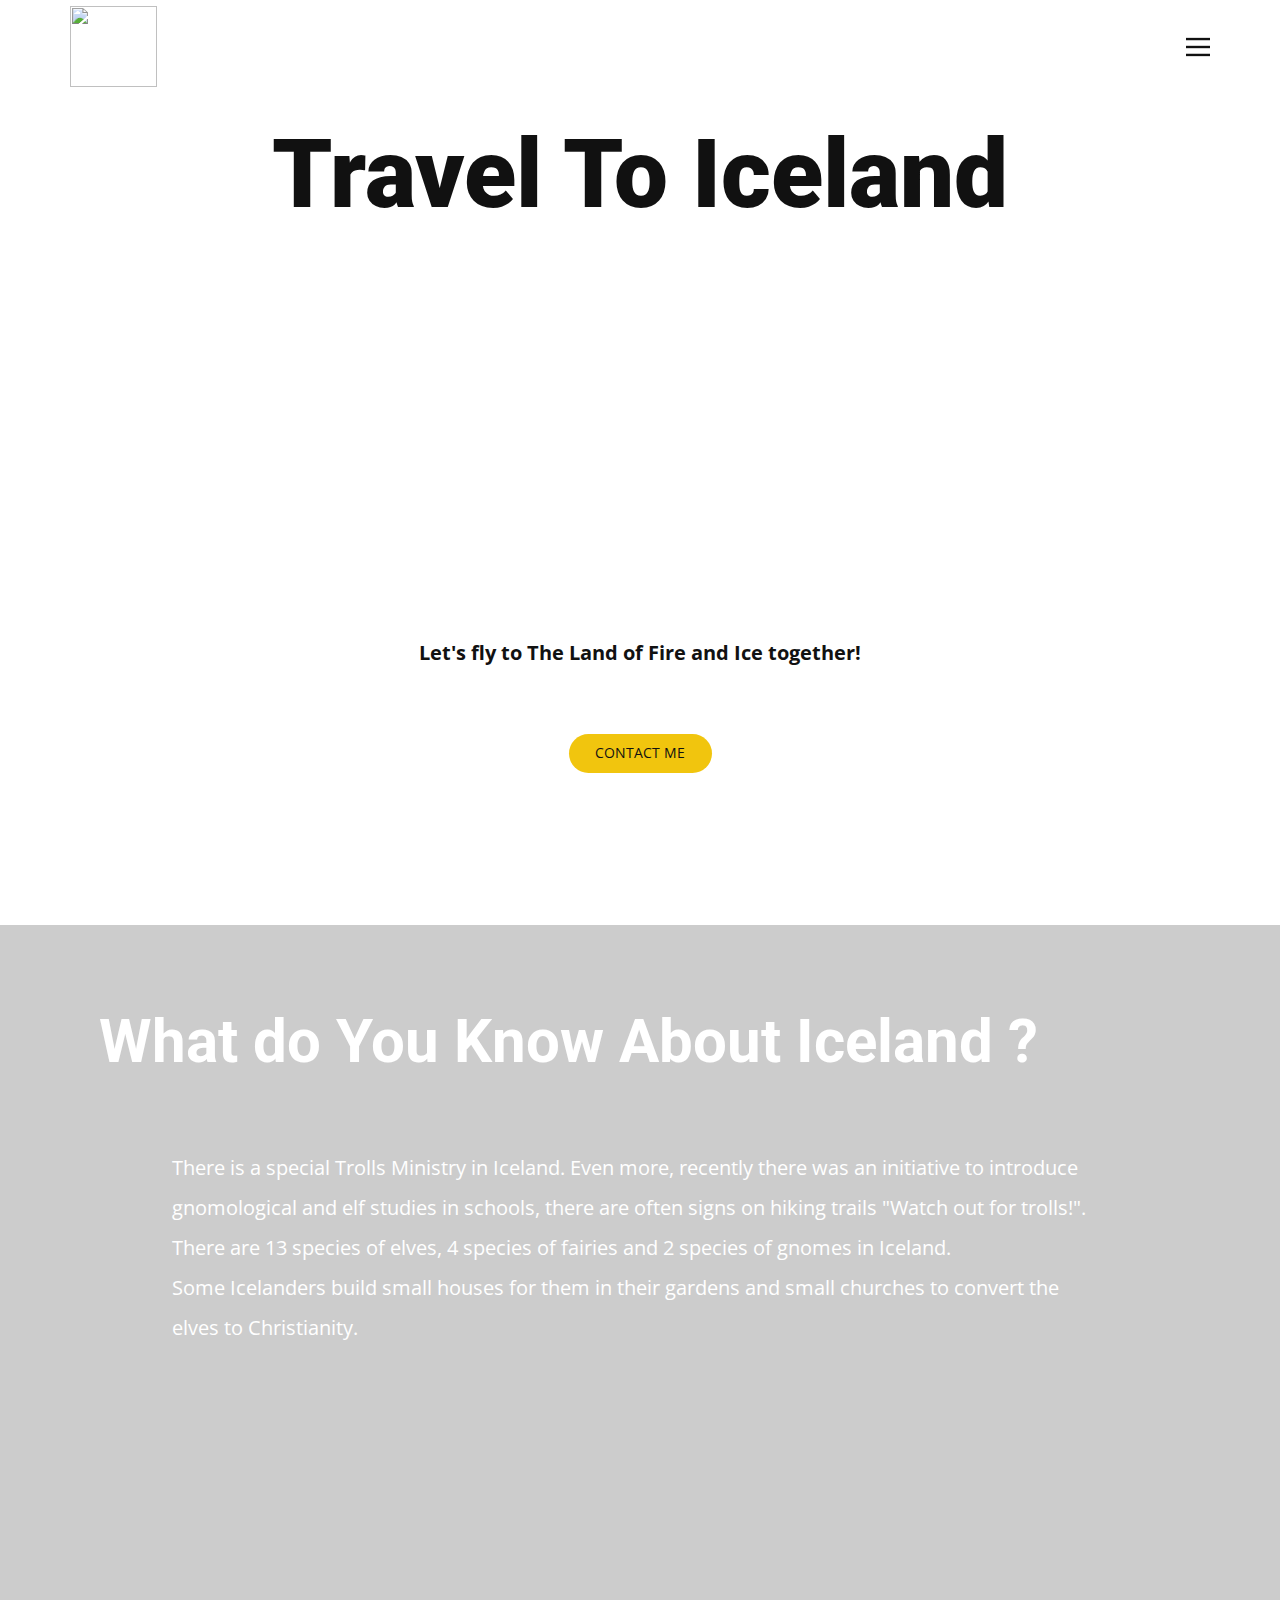
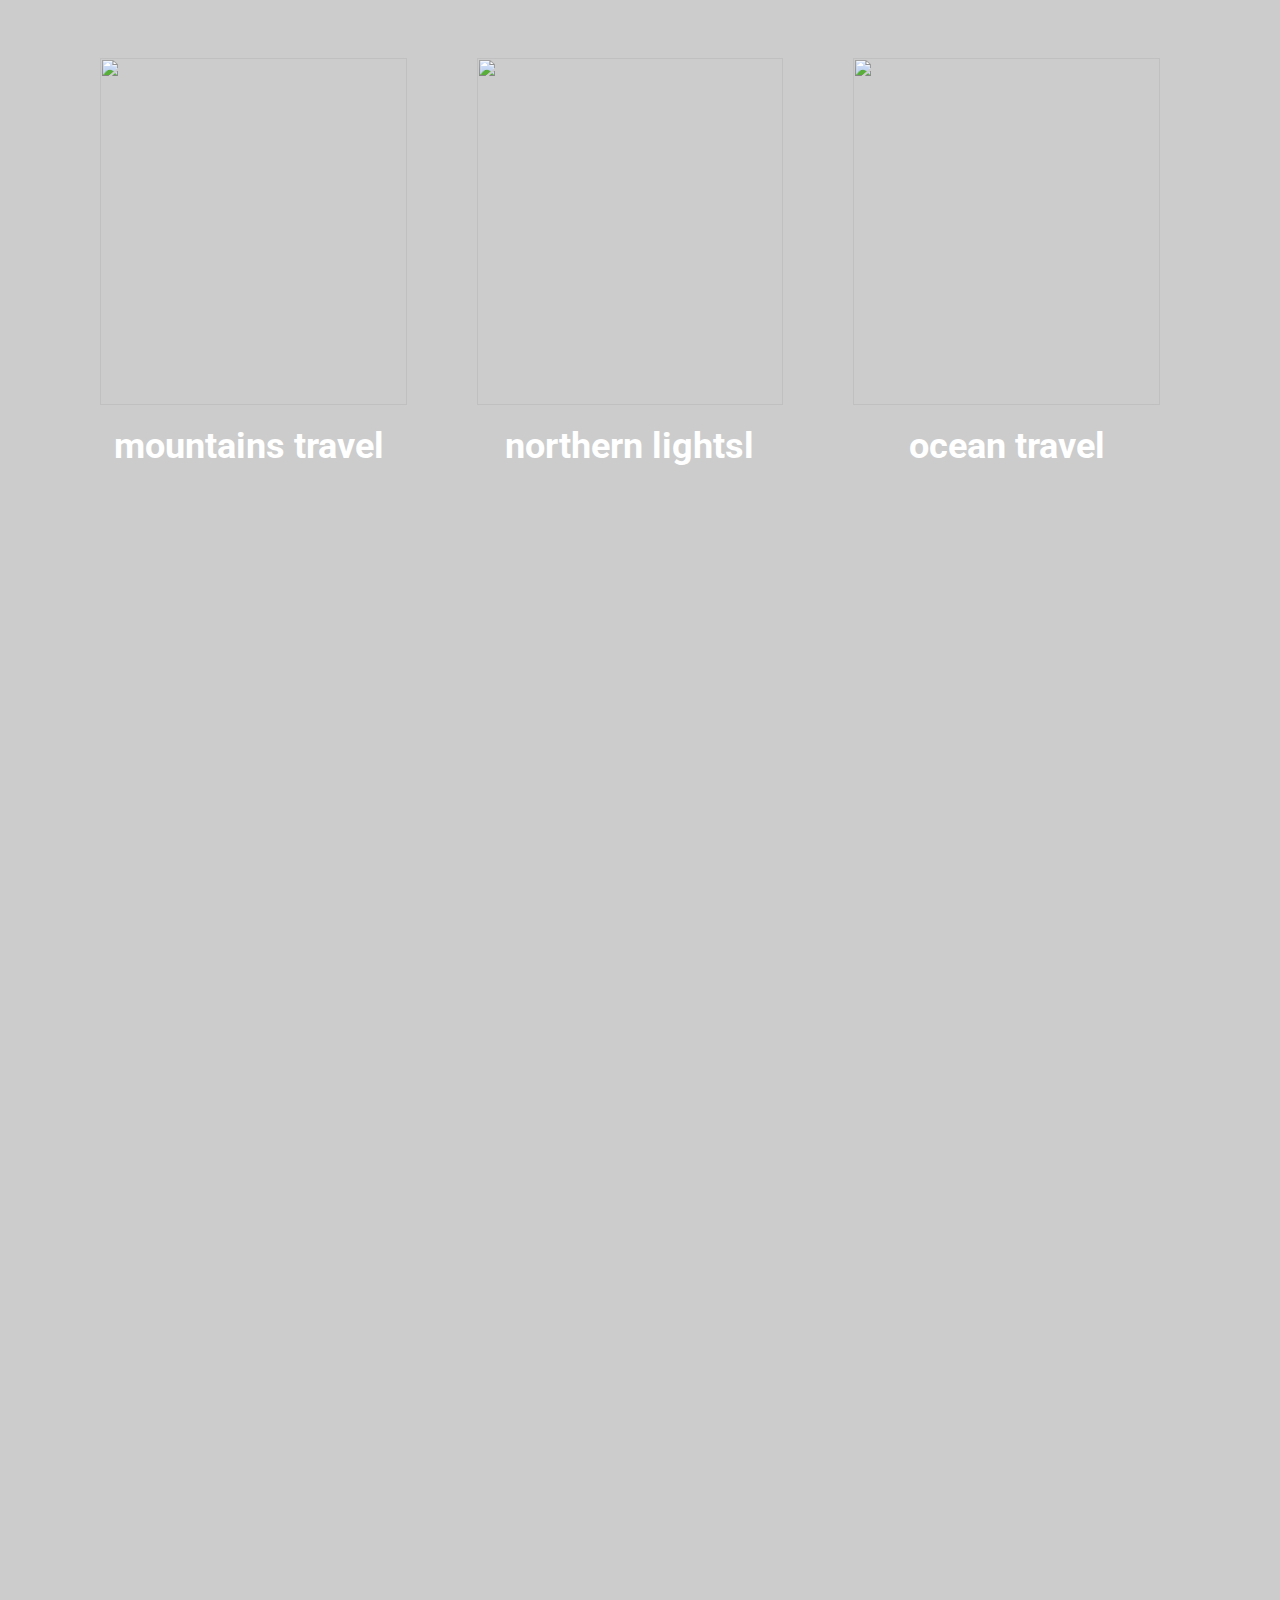
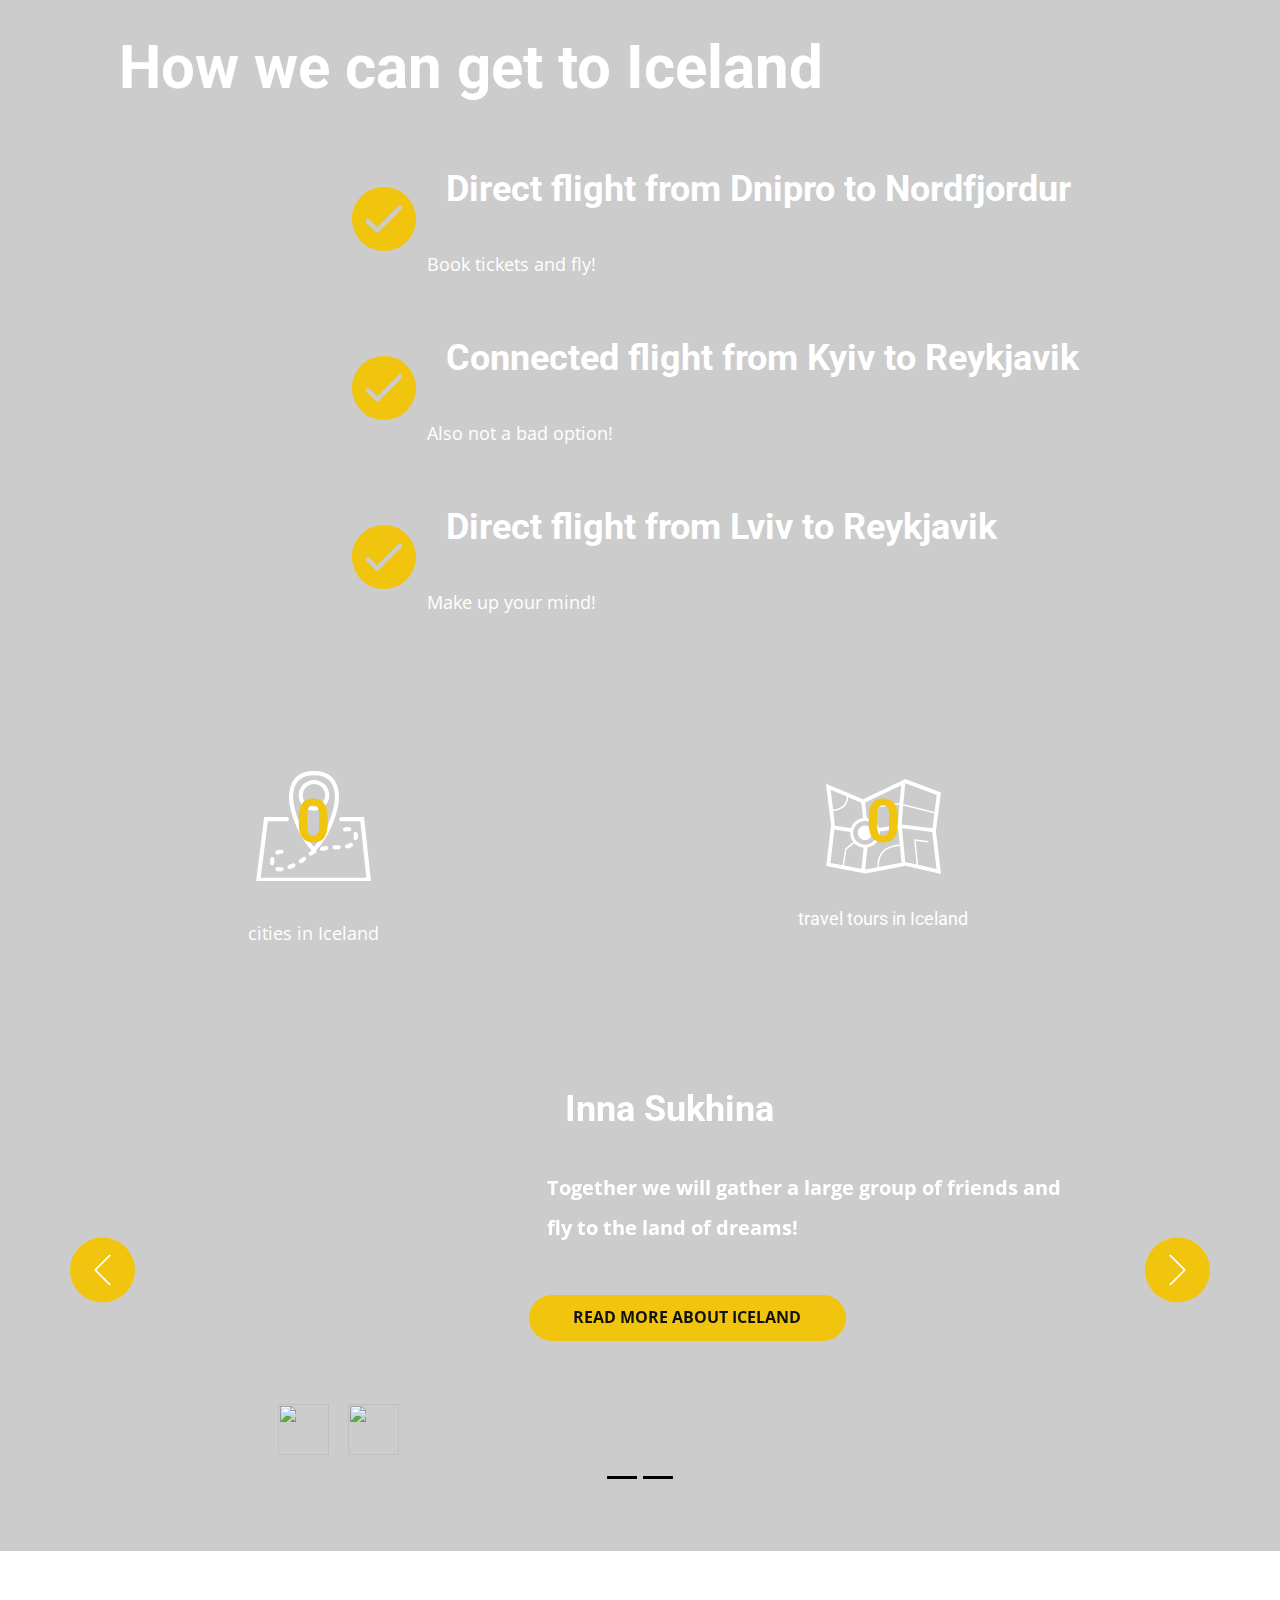
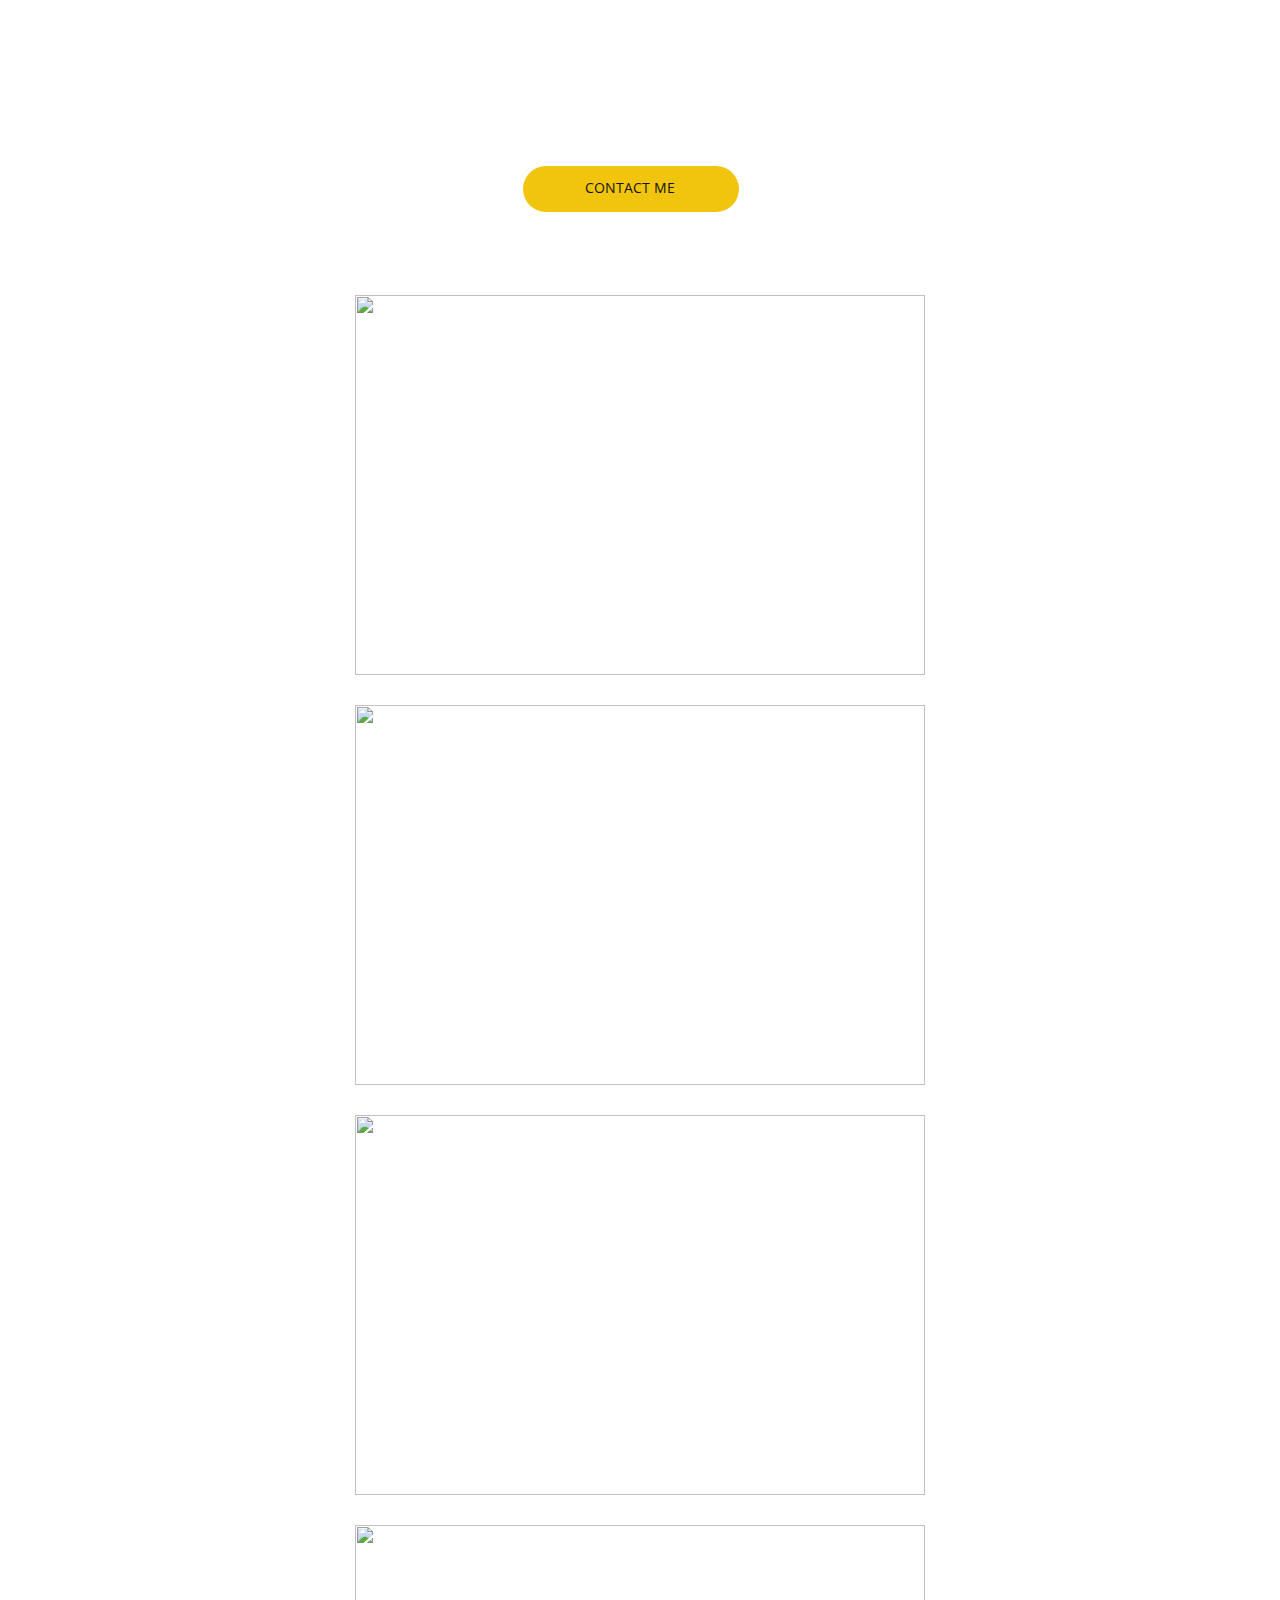
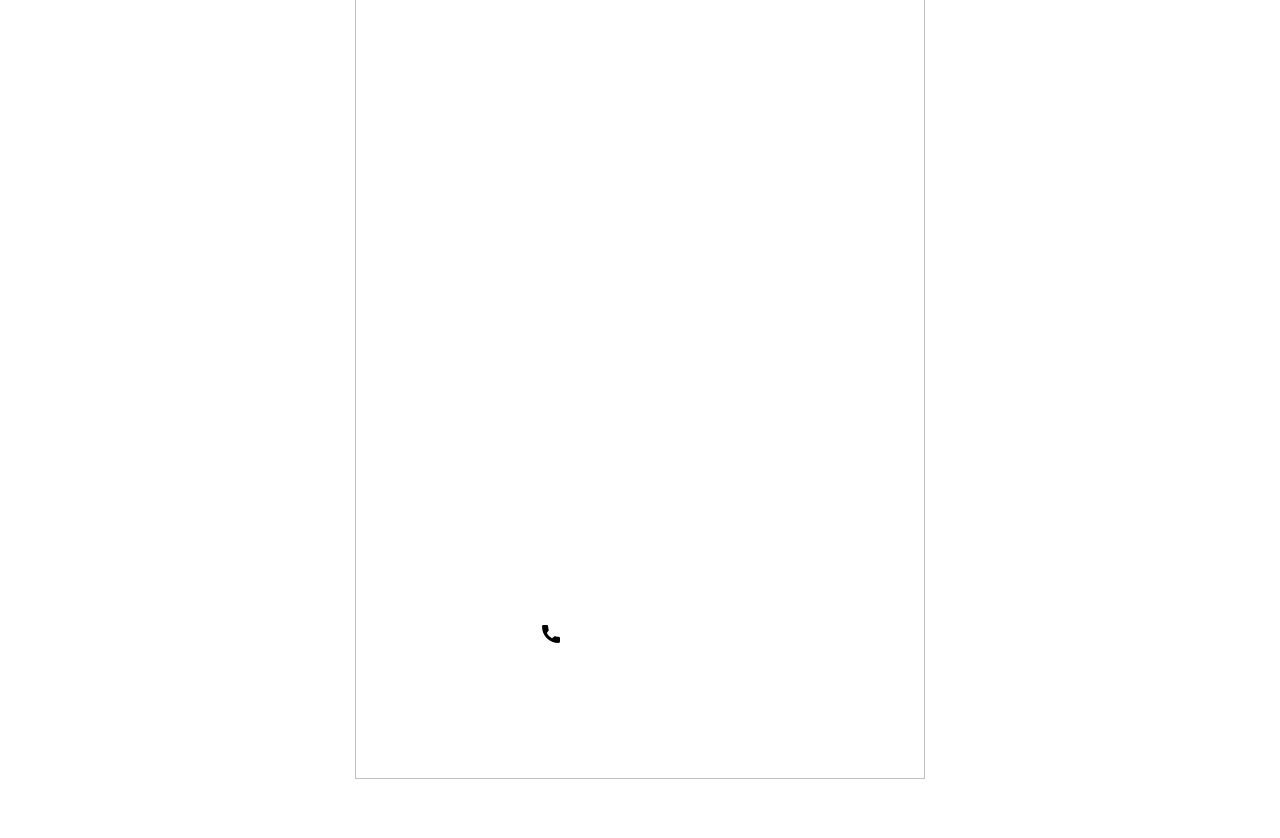
==== Home.html @ 6d759d37 "Add files via upload" ====
<!DOCTYPE html>
<html style="font-size: 16px;">
  <head>
    <meta name="viewport" content="width=device-width, initial-scale=1.0">
    <meta charset="utf-8">
    <meta name="keywords" content="Travel, we provide best guidance, What do You Know About Us, Contact Us">
    <meta name="description" content="">
    <meta name="page_type" content="np-template-header-footer-from-plugin">
    <title>Home</title>
    <link rel="stylesheet" href="nicepage.css" media="screen">
<link rel="stylesheet" href="Home.css" media="screen">
    <script class="u-script" type="text/javascript" src="jquery.js" defer=""></script>
    <script class="u-script" type="text/javascript" src="nicepage.js" defer=""></script>
    <link rel="icon" href="images/favicon.png">
    <link id="u-theme-google-font" rel="stylesheet" href="https://fonts.googleapis.com/css?family=Roboto:100,100i,300,300i,400,400i,500,500i,700,700i,900,900i|Open+Sans:300,300i,400,400i,600,600i,700,700i,800,800i">
    <link id="u-page-google-font" rel="stylesheet" href="https://fonts.googleapis.com/css?family=Roboto:100,100i,300,300i,400,400i,500,500i,700,700i,900,900i">
    
    
    
    
    
    
    
    
    
    <script type="application/ld+json">{
		"@context": "http://schema.org",
		"@type": "Organization",
		"name": "IcelandWithInna",
		"logo": "images/kisspng-logo-iceland-brand-organization-number-5b6778b9580b51.7760811615335077693606.png"
}</script>
    <meta name="theme-color" content="#478ac9">
    <meta property="og:title" content="Home">
    <meta property="og:description" content="">
    <meta property="og:type" content="website">
  </head>
  <body class="u-body u-overlap u-overlap-contrast"><header class="u-align-center u-clearfix u-header u-image u-header" id="sec-451e" data-animation-name="" data-animation-duration="0" data-animation-delay="0" data-animation-direction="" data-image-width="1920" data-image-height="191"><div class="u-clearfix u-sheet u-valign-middle u-sheet-1">
        <a href="Home.html" data-page-id="22814378" class="u-image u-logo u-image-1" data-image-width="1210" data-image-height="1136" title="Home">
          <img src="images/kisspng-logo-iceland-brand-organization-number-5b6778b9580b51.7760811615335077693606.png" class="u-logo-image u-logo-image-1" data-image-width="64">
        </a>
        <nav class="u-align-left u-menu u-menu-dropdown u-nav-spacing-25 u-offcanvas u-offcanvas-shift u-menu-1" data-responsive-from="XL">
          <div class="menu-collapse">
            <a class="u-button-style u-nav-link u-text-body-color" href="#" style="font-size: calc(1em + 8px);">
              <svg class="u-svg-link" preserveAspectRatio="xMidYMin slice" viewBox="0 0 302 302" style=""><use xmlns:xlink="http://www.w3.org/1999/xlink" xlink:href="#svg-7b92"></use></svg>
              <svg xmlns="http://www.w3.org/2000/svg" xmlns:xlink="http://www.w3.org/1999/xlink" version="1.1" id="svg-7b92" x="0px" y="0px" viewBox="0 0 302 302" style="enable-background:new 0 0 302 302;" xml:space="preserve" class="u-svg-content"><g><rect y="36" width="302" height="30"></rect><rect y="236" width="302" height="30"></rect><rect y="136" width="302" height="30"></rect>
</g><g></g><g></g><g></g><g></g><g></g><g></g><g></g><g></g><g></g><g></g><g></g><g></g><g></g><g></g><g></g></svg>
            </a>
          </div>
          <div class="u-custom-menu u-nav-container">
            <ul class="u-nav u-unstyled u-nav-1"><li class="u-nav-item"><a class="u-button-style u-nav-link u-text-active-palette-1-base u-text-hover-palette-2-base" href="Home.html" style="padding: 10px 20px;">Home</a>
</li><li class="u-nav-item"><a class="u-button-style u-nav-link u-text-active-palette-1-base u-text-hover-palette-2-base" href="Iceland.html" style="padding: 10px 20px;">Iceland</a>
</li></ul>
          </div>
          <div class="u-custom-menu u-nav-container-collapse">
            <div class="u-align-center u-black u-container-style u-inner-container-layout u-opacity u-opacity-95 u-sidenav">
              <div class="u-inner-container-layout u-sidenav-overflow">
                <div class="u-menu-close"></div>
                <ul class="u-align-center u-nav u-popupmenu-items u-unstyled u-nav-2"><li class="u-nav-item"><a class="u-button-style u-nav-link" href="Home.html" style="padding: 10px 20px;">Home</a>
</li><li class="u-nav-item"><a class="u-button-style u-nav-link" href="Iceland.html" style="padding: 10px 20px;">Iceland</a>
</li></ul>
              </div>
            </div>
            <div class="u-black u-menu-overlay u-opacity u-opacity-70"></div>
          </div>
        </nav>
      </div></header>
    <section class="u-align-center u-clearfix u-image u-section-1" id="carousel_e1de" data-image-width="1600" data-image-height="900">
      <div class="u-clearfix u-sheet u-sheet-1">
        <h1 class="u-heading-font u-text u-title u-text-1">Travel To Iceland</h1>
        <h2 class="u-text u-text-body-alt-color u-text-2">with me</h2>
        <p class="u-text u-text-3"> Let's fly to ​The&nbsp;Land of Fire and Ice together!</p>
        <a href="https://t.me/Nimeria_The_Direwolf" class="u-btn u-btn-round u-button-style u-hover-feature u-hover-palette-4-base u-palette-3-base u-radius-50 u-btn-1" target="_blank">Contact me<br>
        </a>
      </div>
      
    </section>
    <section class="u-clearfix u-image u-shading u-section-2" id="sec-22a7" data-image-width="1600" data-image-height="900">
      <div class="u-clearfix u-sheet u-sheet-1">
        <h2 class="u-text u-text-1">What do You Know About Iceland ?</h2>
        <p class="u-text u-text-2">There is a special Trolls Ministry in Iceland. Even more, recently there was an initiative to introduce gnomological and elf studies in schools, there are often signs on hiking trails "Watch out for trolls!".<br>There are 13 species of elves, 4 species of fairies and 2 species of gnomes in Iceland.<br>Some Icelanders build small houses for them in their gardens and small churches to convert the elves to Christianity.<br>
          <br>
          <br>
          <br>
          <br>
        </p>
      </div>
    </section>
    <section class="u-clearfix u-image u-shading u-section-3" id="carousel_339c" data-image-width="1280" data-image-height="822">
      <div class="u-clearfix u-sheet u-sheet-1">
        <div class="u-list u-list-1">
          <div class="u-repeater u-repeater-1">
            <div class="u-container-style u-list-item u-repeater-item">
              <div class="u-container-layout u-similar-container u-container-layout-1">
                <img src="images/vodopad_kholmy_islandiya_112706_1920x1080.jpeg" alt="" class="u-expanded-width u-image u-image-default u-image-1" data-image-width="1600" data-image-height="900">
                <h5 class="u-text u-text-default u-text-1">mountains travel&nbsp;</h5>
              </div>
            </div>
            <div class="u-container-style u-list-item u-repeater-item">
              <div class="u-container-layout u-similar-container u-container-layout-2">
                <img src="images/severnoe_siianie_avrora_ozero_128780_1920x1080.jpeg" alt="" class="u-expanded-width u-image u-image-default u-image-2" data-image-width="1920" data-image-height="1080">
                <h5 class="u-text u-text-default u-text-2">northern lightsl</h5>
              </div>
            </div>
            <div class="u-container-style u-list-item u-repeater-item">
              <div class="u-container-layout u-similar-container u-container-layout-3">
                <img src="images/korabl_zaliv_mlechnyj_put_128252_1920x1080.jpeg" alt="" class="u-expanded-width u-image u-image-default u-image-3" data-image-width="1920" data-image-height="1080">
                <h5 class="u-text u-text-default u-text-3">ocean travel</h5>
              </div>
            </div>
          </div>
        </div>
        <div class="u-video u-video-contain u-video-1">
          <div class="embed-responsive embed-responsive-1">
            <iframe style="position: absolute;top: 0;left: 0;width: 100%;height: 100%;" class="embed-responsive-item" src="https://www.youtube.com/embed/wb84vvYSPEU?playlist=wb84vvYSPEU&amp;loop=1&amp;mute=1&amp;showinfo=0&amp;controls=0&amp;start=0&amp;autoplay=1" data-autoplay="1" frameborder="0" allowfullscreen=""></iframe>
          </div>
        </div>
      </div>
    </section>
    <section class="u-align-center u-clearfix u-image u-shading u-section-4" id="carousel_e13f" data-image-width="1600" data-image-height="900">
      <div class="u-clearfix u-sheet u-sheet-1">
        <h3 class="u-align-left u-text u-text-1">How we can get to Iceland</h3>
        <div class="u-list u-list-1">
          <div class="u-repeater u-repeater-1">
            <div class="u-container-style u-list-item u-repeater-item u-shape-rectangle">
              <div class="u-container-layout u-similar-container u-container-layout-1">
                <h6 class="u-text u-text-2">Direct flight from Dnipro to Nordfjordur</h6><span class="u-icon u-icon-circle u-text-palette-3-base u-icon-1"><svg class="u-svg-link" preserveAspectRatio="xMidYMin slice" viewBox="0 0 477.867 477.867" style=""><use xmlns:xlink="http://www.w3.org/1999/xlink" xlink:href="#svg-006c"></use></svg><svg xmlns="http://www.w3.org/2000/svg" xmlns:xlink="http://www.w3.org/1999/xlink" version="1.1" xml:space="preserve" class="u-svg-content" viewBox="0 0 477.867 477.867" x="0px" y="0px" id="svg-006c" style="enable-background:new 0 0 477.867 477.867;"><g><g><path d="M238.933,0C106.974,0,0,106.974,0,238.933s106.974,238.933,238.933,238.933s238.933-106.974,238.933-238.933    C477.726,107.033,370.834,0.141,238.933,0z M370.466,165.666L199.799,336.333c-6.665,6.663-17.468,6.663-24.132,0l-68.267-68.267    c-6.78-6.548-6.968-17.352-0.42-24.132c6.548-6.78,17.352-6.968,24.132-0.42c0.142,0.138,0.282,0.277,0.42,0.42l56.201,56.201    l158.601-158.601c6.78-6.548,17.584-6.36,24.132,0.419C376.854,148.567,376.854,159.052,370.466,165.666z"></path>
</g>
</g></svg></span>
                <p class="u-text u-text-default u-text-3">Book tickets and fly!</p>
              </div>
            </div>
            <div class="u-container-style u-list-item u-repeater-item u-shape-rectangle">
              <div class="u-container-layout u-similar-container u-container-layout-2">
                <h6 class="u-text u-text-4">Connected flight from Kyiv to&nbsp;Reykjavik</h6><span class="u-icon u-icon-circle u-text-palette-3-base u-icon-2"><svg class="u-svg-link" preserveAspectRatio="xMidYMin slice" viewBox="0 0 477.867 477.867" style=""><use xmlns:xlink="http://www.w3.org/1999/xlink" xlink:href="#svg-006c"></use></svg><svg xmlns="http://www.w3.org/2000/svg" xmlns:xlink="http://www.w3.org/1999/xlink" version="1.1" xml:space="preserve" class="u-svg-content" viewBox="0 0 477.867 477.867" x="0px" y="0px" id="svg-006c" style="enable-background:new 0 0 477.867 477.867;"><g><g><path d="M238.933,0C106.974,0,0,106.974,0,238.933s106.974,238.933,238.933,238.933s238.933-106.974,238.933-238.933    C477.726,107.033,370.834,0.141,238.933,0z M370.466,165.666L199.799,336.333c-6.665,6.663-17.468,6.663-24.132,0l-68.267-68.267    c-6.78-6.548-6.968-17.352-0.42-24.132c6.548-6.78,17.352-6.968,24.132-0.42c0.142,0.138,0.282,0.277,0.42,0.42l56.201,56.201    l158.601-158.601c6.78-6.548,17.584-6.36,24.132,0.419C376.854,148.567,376.854,159.052,370.466,165.666z"></path>
</g>
</g></svg></span>
                <p class="u-text u-text-default u-text-5">Also not a bad option!</p>
              </div>
            </div>
            <div class="u-container-style u-list-item u-repeater-item u-shape-rectangle">
              <div class="u-container-layout u-similar-container u-container-layout-3">
                <h6 class="u-text u-text-6">Direct flight from Lviv to&nbsp;Reykjavik</h6><span class="u-icon u-icon-circle u-text-palette-3-base u-icon-3"><svg class="u-svg-link" preserveAspectRatio="xMidYMin slice" viewBox="0 0 477.867 477.867" style=""><use xmlns:xlink="http://www.w3.org/1999/xlink" xlink:href="#svg-006c"></use></svg><svg xmlns="http://www.w3.org/2000/svg" xmlns:xlink="http://www.w3.org/1999/xlink" version="1.1" xml:space="preserve" class="u-svg-content" viewBox="0 0 477.867 477.867" x="0px" y="0px" id="svg-006c" style="enable-background:new 0 0 477.867 477.867;"><g><g><path d="M238.933,0C106.974,0,0,106.974,0,238.933s106.974,238.933,238.933,238.933s238.933-106.974,238.933-238.933    C477.726,107.033,370.834,0.141,238.933,0z M370.466,165.666L199.799,336.333c-6.665,6.663-17.468,6.663-24.132,0l-68.267-68.267    c-6.78-6.548-6.968-17.352-0.42-24.132c6.548-6.78,17.352-6.968,24.132-0.42c0.142,0.138,0.282,0.277,0.42,0.42l56.201,56.201    l158.601-158.601c6.78-6.548,17.584-6.36,24.132,0.419C376.854,148.567,376.854,159.052,370.466,165.666z"></path>
</g>
</g></svg></span>
                <p class="u-text u-text-default u-text-7">Make up your mind!</p>
              </div>
            </div>
          </div>
        </div>
      </div>
    </section>
    <section class="u-clearfix u-image u-shading u-typography-custom-page-typography-71--Counter u-section-5" src="" id="carousel_dfc2" data-image-width="1920" data-image-height="1080">
      <div class="u-clearfix u-sheet u-valign-middle u-sheet-1">
        <div class="u-clearfix u-layout-wrap u-layout-wrap-1">
          <div class="u-layout">
            <div class="u-layout-row">
              <div class="u-container-style u-layout-cell u-left-cell u-similar-fill u-size-30 u-layout-cell-1">
                <div class="u-container-layout u-padding-6 u-container-layout-1"><span class="u-icon u-icon-circle u-opacity u-opacity-50 u-text-white u-icon-1"><svg class="u-svg-link" preserveAspectRatio="xMidYMin slice" viewBox="0 0 55.017 55.017"><use xmlns:xlink="http://www.w3.org/1999/xlink" xlink:href="#svg-1061"></use></svg><svg xmlns="http://www.w3.org/2000/svg" xmlns:xlink="http://www.w3.org/1999/xlink" version="1.1" id="svg-1061" x="0px" y="0px" viewBox="0 0 55.017 55.017" style="enable-background:new 0 0 55.017 55.017;" xml:space="preserve" class="u-svg-content"><g><path d="M51.688,23.013H40.789c-0.553,0-1,0.447-1,1s0.447,1,1,1h9.102l2.899,27H2.268l3.403-27h9.118c0.553,0,1-0.447,1-1   s-0.447-1-1-1H3.907L0,54.013h55.017L51.688,23.013z"></path><path d="M26.654,38.968c-0.147,0.087-0.304,0.164-0.445,0.255c-0.22,0.142-0.435,0.291-0.646,0.445   c-0.445,0.327-0.541,0.953-0.215,1.398c0.196,0.267,0.5,0.408,0.808,0.408c0.205,0,0.412-0.063,0.591-0.193   c0.178-0.131,0.359-0.257,0.548-0.379c0.321-0.208,0.662-0.403,1.014-0.581c0.468-0.237,0.658-0.791,0.462-1.269   c0.008-0.008,0.018-0.014,0.025-0.022c1.809-1.916,7.905-9.096,10.429-21.058c0.512-2.426,0.627-4.754,0.342-6.919   c-0.86-6.575-4.945-10.051-11.813-10.051c-6.866,0-10.951,3.476-11.813,10.051c-0.284,2.166-0.169,4.494,0.343,6.919   C18.783,29.818,24.783,36.97,26.654,38.968z M17.924,11.314c0.733-5.592,3.949-8.311,9.831-8.311c5.883,0,9.098,2.719,9.83,8.311   c0.255,1.94,0.148,4.043-0.316,6.247C35,28.314,29.59,35.137,27.755,37.207c-1.837-2.072-7.246-8.898-9.514-19.646   C17.776,15.357,17.67,13.255,17.924,11.314z"></path><path d="M27.755,19.925c4.051,0,7.346-3.295,7.346-7.346s-3.295-7.346-7.346-7.346s-7.346,3.295-7.346,7.346   S23.704,19.925,27.755,19.925z M27.755,7.234c2.947,0,5.346,2.398,5.346,5.346s-2.398,5.346-5.346,5.346s-5.346-2.398-5.346-5.346   S24.808,7.234,27.755,7.234z"></path><path d="M31.428,37.17c-0.54,0.114-0.884,0.646-0.769,1.187c0.1,0.47,0.515,0.791,0.977,0.791c0.069,0,0.14-0.007,0.21-0.022   c0.586-0.124,1.221-0.229,1.886-0.313c0.548-0.067,0.938-0.567,0.869-1.115c-0.068-0.549-0.563-0.945-1.115-0.869   C32.763,36.918,32.07,37.033,31.428,37.17z"></path><path d="M36.599,37.576c0.022,0.537,0.466,0.957,0.998,0.957c0.015,0,0.029,0,0.044-0.001l2.001-0.083   c0.551-0.025,0.979-0.493,0.953-1.044c-0.025-0.553-0.539-0.984-1.044-0.954l-1.996,0.083   C37.003,36.557,36.575,37.023,36.599,37.576z"></path><path d="M22.433,42.177c-0.514,0.388-1.045,0.761-1.58,1.107c-0.463,0.301-0.595,0.92-0.294,1.384   c0.191,0.295,0.513,0.455,0.84,0.455c0.187,0,0.375-0.052,0.544-0.161c0.573-0.372,1.144-0.772,1.695-1.188   c0.44-0.333,0.528-0.96,0.196-1.401C23.501,41.936,22.876,41.844,22.433,42.177z"></path><path d="M44.72,35.583c-0.338,0.237-0.777,0.409-1.346,0.526c-0.541,0.111-0.889,0.641-0.777,1.182   c0.098,0.473,0.514,0.798,0.979,0.798c0.067,0,0.135-0.007,0.203-0.021c0.842-0.174,1.526-0.452,2.096-0.853l0.134-0.098   c0.44-0.334,0.527-0.961,0.194-1.401c-0.334-0.44-0.96-0.526-1.401-0.194L44.72,35.583z"></path><path d="M8.86,43.402c0.145-0.533-0.171-1.082-0.704-1.226c-0.529-0.149-1.082,0.169-1.226,0.704   c-0.126,0.464-0.201,0.938-0.225,1.405C6.7,44.4,6.697,44.516,6.697,44.638c0.001,0.196,0.01,0.392,0.029,0.587   c0.053,0.515,0.487,0.898,0.994,0.898c0.033,0,0.067-0.002,0.103-0.005c0.549-0.057,0.949-0.547,0.894-1.097   c-0.014-0.131-0.019-0.264-0.02-0.39c0-0.083,0.003-0.166,0.007-0.248C8.72,44.059,8.772,43.728,8.86,43.402z"></path><path d="M44.698,27.81c-0.794-0.106-1.604-0.041-2.386,0.181c-0.532,0.149-0.841,0.702-0.69,1.233   c0.124,0.441,0.525,0.729,0.961,0.729c0.091,0,0.182-0.012,0.272-0.038c0.52-0.146,1.055-0.192,1.575-0.122   c0.562,0.07,1.052-0.311,1.125-0.857C45.629,28.387,45.245,27.884,44.698,27.81z"></path><path d="M46.688,32.764c-0.163,0.527,0.133,1.088,0.66,1.25c0.099,0.031,0.197,0.045,0.295,0.045c0.428,0,0.823-0.275,0.955-0.705   c0.099-0.318,0.16-0.641,0.183-0.963c0.005-0.083,0.008-0.167,0.008-0.25c0-0.468-0.086-0.937-0.255-1.392   c-0.192-0.519-0.771-0.781-1.285-0.59c-0.519,0.192-0.782,0.768-0.59,1.285c0.086,0.232,0.13,0.467,0.13,0.696l-0.003,0.117   C46.774,32.423,46.742,32.589,46.688,32.764z"></path><path d="M17.481,45.164c-0.586,0.275-1.183,0.53-1.774,0.759c-0.515,0.198-0.771,0.777-0.572,1.293   c0.153,0.396,0.531,0.64,0.933,0.64c0.12,0,0.242-0.021,0.36-0.067c0.635-0.245,1.275-0.519,1.903-0.813   c0.5-0.234,0.715-0.83,0.48-1.33C18.578,45.145,17.984,44.928,17.481,45.164z"></path><path d="M10.201,41.001c0.161,0,0.325-0.039,0.478-0.122c0.288-0.157,0.595-0.255,0.911-0.289c0.135-0.016,0.273-0.016,0.406,0.002   c0.563,0.073,1.05-0.313,1.122-0.86c0.072-0.548-0.313-1.05-0.86-1.122c-0.298-0.039-0.601-0.041-0.891-0.008   c-0.574,0.063-1.128,0.239-1.646,0.521c-0.485,0.265-0.664,0.871-0.399,1.356C9.504,40.813,9.847,41.001,10.201,41.001z"></path><path d="M9.993,48.842c0.216,0.056,0.436,0.098,0.654,0.124c0.256,0.031,0.512,0.047,0.769,0.047c0.313,0,0.627-0.022,0.94-0.062   c0.548-0.069,0.937-0.569,0.867-1.117s-0.567-0.934-1.117-0.867c-0.404,0.052-0.812,0.064-1.216,0.015   c-0.132-0.017-0.264-0.042-0.394-0.075c-0.535-0.143-1.08,0.181-1.22,0.716C9.139,48.158,9.459,48.704,9.993,48.842z"></path>
</g><g></g><g></g><g></g><g></g><g></g><g></g><g></g><g></g><g></g><g></g><g></g><g></g><g></g><g></g><g></g></svg></span>
                  <h4 class="u-align-center u-text u-text-palette-3-base u-text-1" data-animation-name="counter" data-animation-event="scroll" data-animation-duration="3000">30</h4>
                  <h4 class="u-align-center u-custom-font u-text u-text-font u-text-2">cities in Iceland</h4>
                </div>
              </div>
              <div class="u-align-center-md u-container-style u-layout-cell u-similar-fill u-size-30 u-layout-cell-2">
                <div class="u-container-layout u-padding-6 u-container-layout-2"><span class="u-icon u-icon-circle u-opacity u-opacity-50 u-text-white u-icon-2"><svg class="u-svg-link" preserveAspectRatio="xMidYMin slice" viewBox="0 0 600.759 600.759"><use xmlns:xlink="http://www.w3.org/1999/xlink" xlink:href="#svg-a79c"></use></svg><svg xmlns="http://www.w3.org/2000/svg" xmlns:xlink="http://www.w3.org/1999/xlink" version="1.1" id="svg-a79c" x="0px" y="0px" viewBox="0 0 600.759 600.759" style="enable-background:new 0 0 600.759 600.759;" xml:space="preserve" class="u-svg-content"><g><g><path d="M203.993,295.287c21.001,0,38.024,17.023,38.024,38.018s-17.023,38.024-38.024,38.024    c-20.998,0-38.021-17.029-38.021-38.024S182.995,295.287,203.993,295.287z"></path><path d="M574.267,325.822l25.782-203.262L415.113,52.378L193.279,158.337L0,76.71l26.099,216.848L1.085,507.093l205.36,38.521    l209.46-39.892l184.854,42.658L574.267,325.822z M414.428,73.909l163.811,61.731l-11.277,88.88l-163.273-41.301L414.428,73.909z     M392.759,85.192l-8.642,93.06l-0.142-0.033L270.929,192.8l-0.677,2.494c-0.142,0.538-13.258,48.995-27.08,71.033    c-8.946-5.261-19.006-8.784-29.755-10.09l-9.164-81.028L392.759,85.192z M375.476,292.766l-98.251,14.815    c-5.291-14.969-14.999-27.825-27.606-37.022c12.862-20.531,24.471-60.278,27.394-70.77l106.361-13.728L375.476,292.766z     M184.269,176.197l9.079,80.236c-29.864,4.113-54.358,25.2-63.336,53.217l-83.779-12.968l-8.045-77.706    c27.769-1.838,48.599-10.875,61.948-27c12.034-14.514,15.495-31.685,16.157-44.484L184.269,176.197z M24.187,108.596    l84.465,35.668c-0.242,11.777-2.905,28.865-14.443,42.791c-12.037,14.514-31.182,22.632-56.998,24.261L24.187,108.596z     M23.097,490.921l20.779-174.402l82.626,12.803c-0.062,1.324-0.195,2.636-0.195,3.989c0,18.164,6.307,34.856,16.807,48.108    l-42.912,34.459l-13.521,86.959L23.097,490.921z M184.975,521.279l-90.721-17.017l13.104-84.252l40.837-32.781    c12.528,12.95,29.48,21.593,48.421,23.377L184.975,521.279z M141.729,333.311c0-34.348,27.935-62.281,62.264-62.281    c34.347,0,62.282,27.934,62.282,62.281c0,34.33-27.935,62.265-62.282,62.265C169.663,395.582,141.729,367.641,141.729,333.311z     M206.419,525.298l-1.75-0.33l12.12-115.119c36.756-6.135,64.9-38.076,64.9-76.556c0-2.081-0.15-4.114-0.313-6.159l96.038-14.481    l8.016,81.911c-42.132,1.98-73.625,14.932-93.449,38.857c-23.114,27.923-24.205,62.737-23.008,79.949L206.419,525.298z     M276.666,511.917c-0.931-16.337,0.419-48.397,21.264-73.565c18.438-22.26,48.182-34.271,88.244-36.091l8.535,87.154    L276.666,511.917z M402.973,190.971l163.03,41.225l-9.776,77.017l-160.974-19.431L402.973,190.971z M534.056,375.745    l-74.175-8.819l13.584,131.58l-59.428-12.773l-16.852-176.034l1.732-0.272l155.612,19.754l23.022,193.354l-96.298-22.213    l-12.714-124.599l66.111,7.672L534.056,375.745z"></path>
</g>
</g><g></g><g></g><g></g><g></g><g></g><g></g><g></g><g></g><g></g><g></g><g></g><g></g><g></g><g></g><g></g></svg></span>
                  <h4 class="u-align-center u-text u-text-palette-3-base u-text-3" data-animation-name="counter" data-animation-event="scroll" data-animation-duration="3000">20</h4>
                  <h4 class="u-align-center u-text u-text-4">travel tours in Iceland</h4>
                </div>
              </div>
            </div>
          </div>
        </div>
      </div>
    </section>
    <section class="u-clearfix u-image u-shading u-section-6" id="carousel_fec6" data-image-width="1600" data-image-height="900">
      <div class="u-clearfix u-sheet u-valign-middle-sm u-valign-middle-xs u-sheet-1">
        <div id="carousel-1a4b" data-interval="5000" data-u-ride="carousel" class="u-carousel u-expanded-width u-slider u-slider-1">
          <ol class="u-absolute-hcenter u-carousel-indicators u-carousel-indicators-1">
            <li data-u-target="#carousel-1a4b" class="u-active u-black" data-u-slide-to="0"></li>
            <li data-u-target="#carousel-1a4b" class="u-black" data-u-slide-to="1"></li>
          </ol>
          <div class="u-carousel-inner" role="listbox">
            <div class="u-active u-align-center-sm u-align-center-xs u-carousel-item u-container-style u-slide">
              <div class="u-container-layout u-container-layout-1">
                <div alt="" class="u-image u-image-circle u-image-1" data-image-width="686" data-image-height="596"></div>
                <h3 class="u-text u-text-1"><b>Inna Sukhina</b>
                </h3>
                <p class="u-text u-text-2"> Together we will gather a large group of friends and fly to the land of dreams!</p>
                <a href="https://www.icelandtravel.is/iceland-2/" class="u-btn u-btn-round u-button-style u-palette-3-base u-radius-30 u-btn-1" target="_blank">read more about Iceland</a><span class="u-file-icon u-icon u-icon-1" data-href="https://www.facebook.com/innasukhina/" data-target="_blank"><img src="images/1409943.png" alt=""></span><span class="u-file-icon u-icon u-icon-2" data-href="https://www.instagram.com/_the_white_sand_and_warm_wind/" data-target="_blank"><img src="images/1409946.png" alt=""></span>
              </div>
            </div>
            <div class="u-align-center-sm u-align-center-xs u-carousel-item u-container-style u-slide">
              <div class="u-container-layout u-container-layout-2">
                <div alt="" class="u-image u-image-circle u-image-2" data-image-width="265" data-image-height="420"></div>
                <h3 class="u-text u-text-3"><b>Björk</b>
                  <br>
                </h3>
                <p class="u-text u-text-4">I agree with Inna. It will be an incredible adventure!</p>
                <a href="https://www.biography.com/musician/bjork" class="u-btn u-btn-round u-button-style u-palette-3-base u-radius-30 u-btn-2" target="_blank">More about&nbsp;Björk</a><span class="u-file-icon u-icon u-icon-3" data-href="https://www.instagram.com/bjork/?hl=en" data-target="_blank"><img src="images/1409946.png" alt=""></span><span class="u-file-icon u-icon u-icon-4" data-href="https://www.facebook.com/bjork/" data-target="_blank"><img src="images/1409943.png" alt=""></span>
              </div>
            </div>
          </div>
          <a class="u-absolute-vcenter u-carousel-control u-carousel-control-prev u-icon-circle u-palette-3-base u-spacing-17 u-text-body-alt-color u-carousel-control-1" href="#carousel-1a4b" role="button" data-u-slide="prev">
            <span aria-hidden="true">
              <svg viewBox="0 0 477.175 477.175"><path d="M145.188,238.575l215.5-215.5c5.3-5.3,5.3-13.8,0-19.1s-13.8-5.3-19.1,0l-225.1,225.1c-5.3,5.3-5.3,13.8,0,19.1l225.1,225
                    c2.6,2.6,6.1,4,9.5,4s6.9-1.3,9.5-4c5.3-5.3,5.3-13.8,0-19.1L145.188,238.575z"></path></svg>
            </span>
            <span class="sr-only">Previous</span>
          </a>
          <a class="u-absolute-vcenter u-carousel-control u-carousel-control-next u-icon-circle u-palette-3-base u-spacing-17 u-text-body-alt-color u-carousel-control-2" href="#carousel-1a4b" role="button" data-u-slide="next">
            <span aria-hidden="true">
              <svg viewBox="0 0 477.175 477.175"><path d="M360.731,229.075l-225.1-225.1c-5.3-5.3-13.8-5.3-19.1,0s-5.3,13.8,0,19.1l215.5,215.5l-215.5,215.5
                    c-5.3,5.3-5.3,13.8,0,19.1c2.6,2.6,6.1,4,9.5,4c3.4,0,6.9-1.3,9.5-4l225.1-225.1C365.931,242.875,365.931,234.275,360.731,229.075z"></path></svg>
            </span>
            <span class="sr-only">Next</span>
          </a>
        </div>
      </div>
    </section>
    <section class="u-align-center u-clearfix u-image u-section-7" id="carousel_bcc6" data-image-width="1920" data-image-height="1080">
      <div class="u-clearfix u-sheet u-sheet-1">
        <h2 class="u-align-center u-text u-text-body-alt-color u-text-default u-text-1">Contact Me</h2>
        <p class="u-text u-text-body-alt-color u-text-2"> All you need to do is write me and we will make the best trip of our lives!<br>
        </p>
        <a href="https://t.me/Nimeria_The_Direwolf" class="u-btn u-btn-round u-button-style u-hover-feature u-hover-palette-4-base u-palette-3-base u-radius-50 u-btn-1" target="_blank">Contact me<br>
        </a>
        <img class="u-image u-image-default u-image-1" src="images/foto1.jpeg" alt="" data-image-width="1600" data-image-height="900">
        <img class="u-image u-image-default u-image-2" src="images/vodopad.jpeg" alt="" data-image-width="1600" data-image-height="900">
        <img class="u-image u-image-default u-image-3" src="images/gory_pejzazh_vulkanicheskij_138595_1920x1080.jpeg" alt="" data-image-width="1600" data-image-height="900">
        <img class="u-image u-image-default u-image-4" src="images/gory_more_tuman_126960_1920x1080.jpeg" alt="" data-image-width="1920" data-image-height="1080">
        <a href="https://nicepage.com/k/radio-website-templates" class="u-active-none u-bottom-left-radius-0 u-bottom-right-radius-0 u-btn u-btn-rectangle u-button-style u-hover-none u-none u-radius-0 u-text-body-alt-color u-text-hover-palette-2-base u-top-left-radius-0 u-top-right-radius-0 u-btn-2"><span class="u-icon u-icon-1"><svg class="u-svg-content" viewBox="0 0 405.333 405.333" x="0px" y="0px" style="width: 1em; height: 1em;"><path d="M373.333,266.88c-25.003,0-49.493-3.904-72.704-11.563c-11.328-3.904-24.192-0.896-31.637,6.699l-46.016,34.752    c-52.8-28.181-86.592-61.952-114.389-114.368l33.813-44.928c8.512-8.512,11.563-20.971,7.915-32.64    C142.592,81.472,138.667,56.96,138.667,32c0-17.643-14.357-32-32-32H32C14.357,0,0,14.357,0,32    c0,205.845,167.488,373.333,373.333,373.333c17.643,0,32-14.357,32-32V298.88C405.333,281.237,390.976,266.88,373.333,266.88z"></path></svg><img></span>&nbsp;+3 (380) 719-30-43
        </a>
        <p class="u-small-text u-text u-text-variant u-text-white u-text-3">Fly with me to Iceland! Life will never be the same! </p>
      </div>
      
    </section>
    
    
    
    
  </body>
</html>
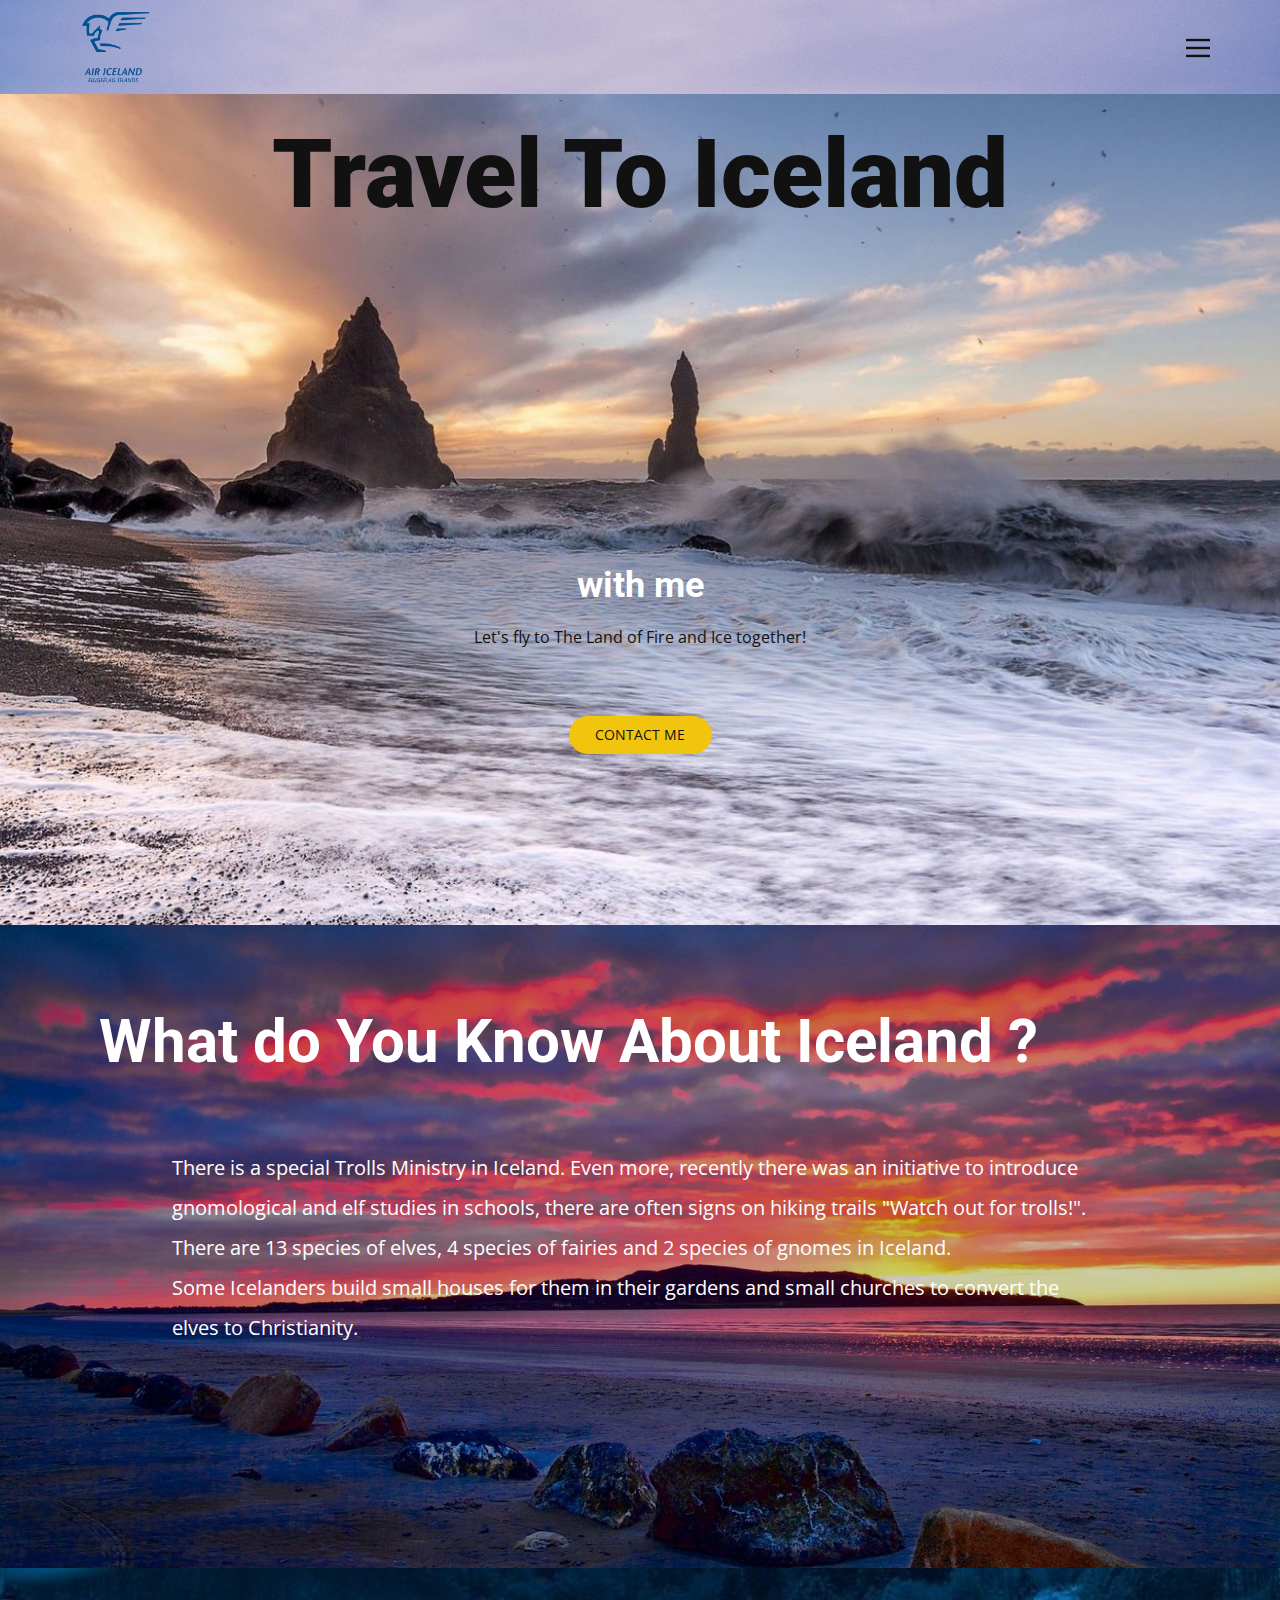
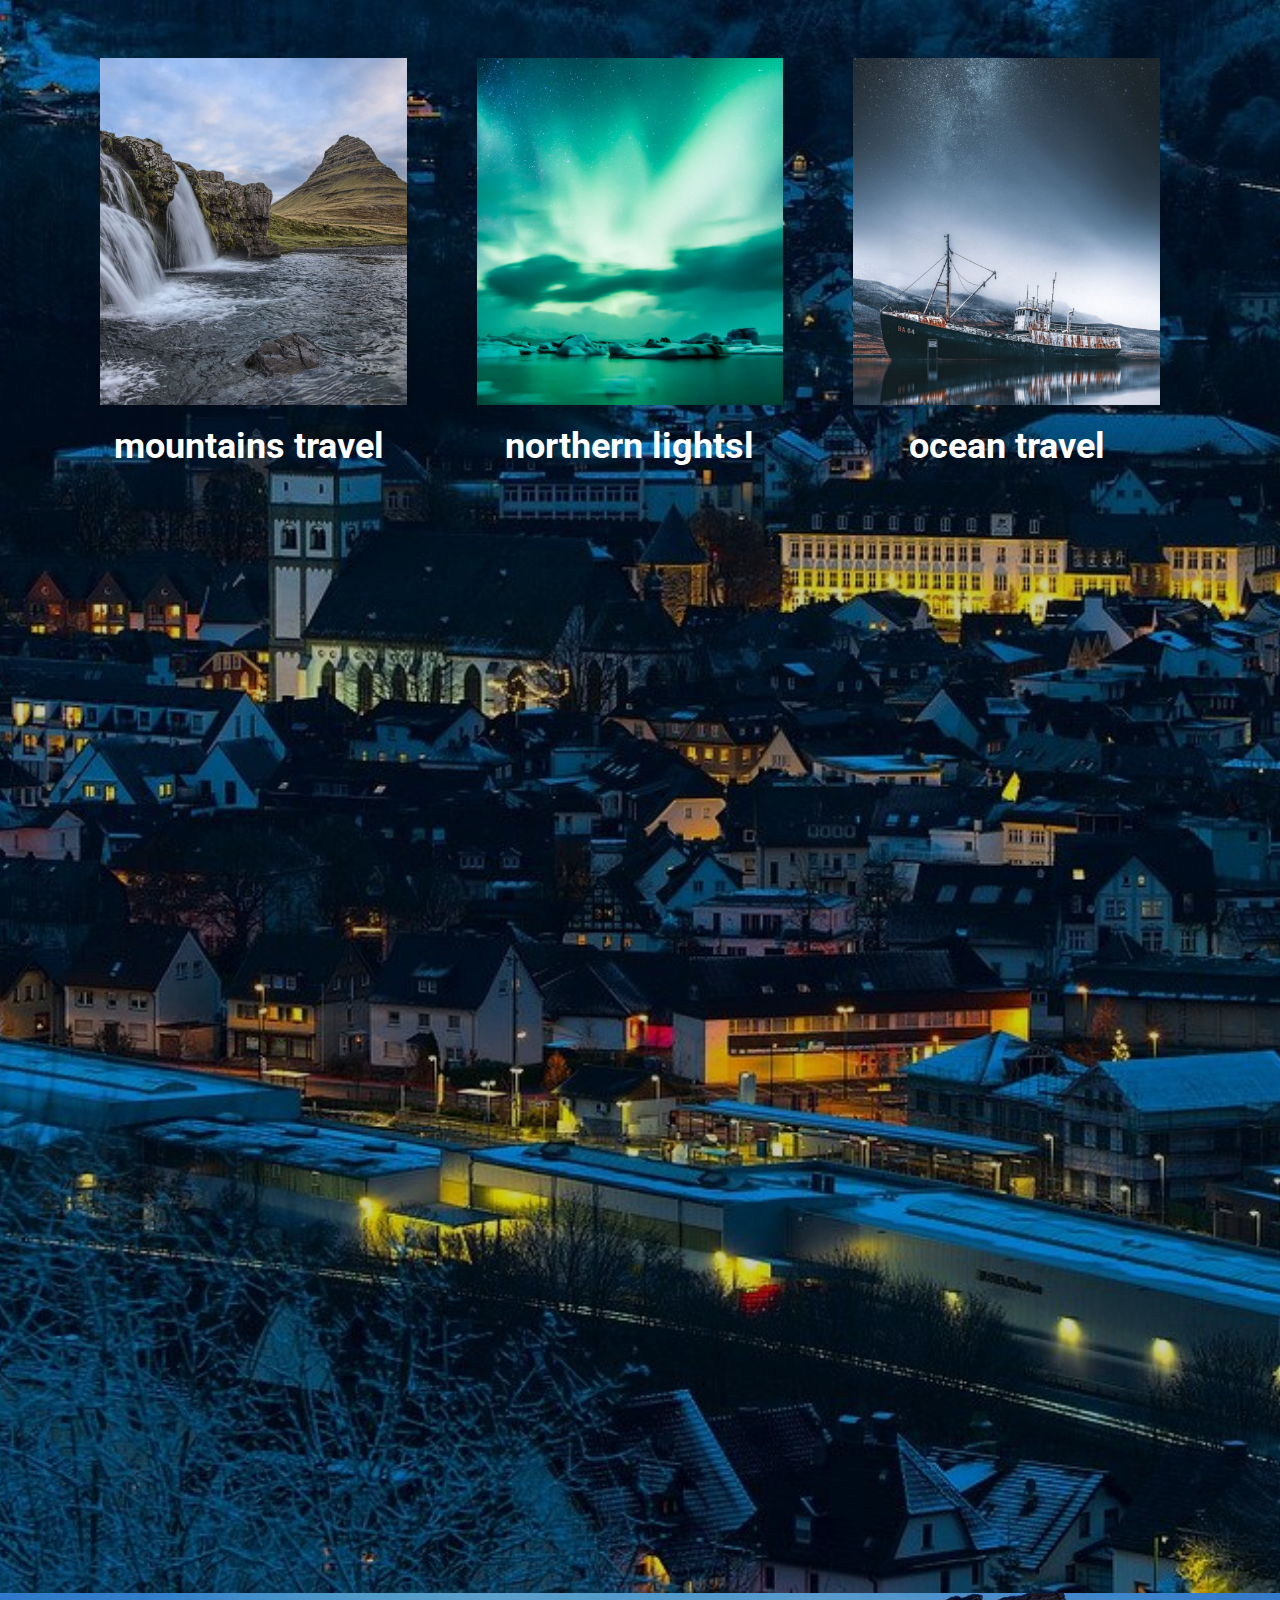
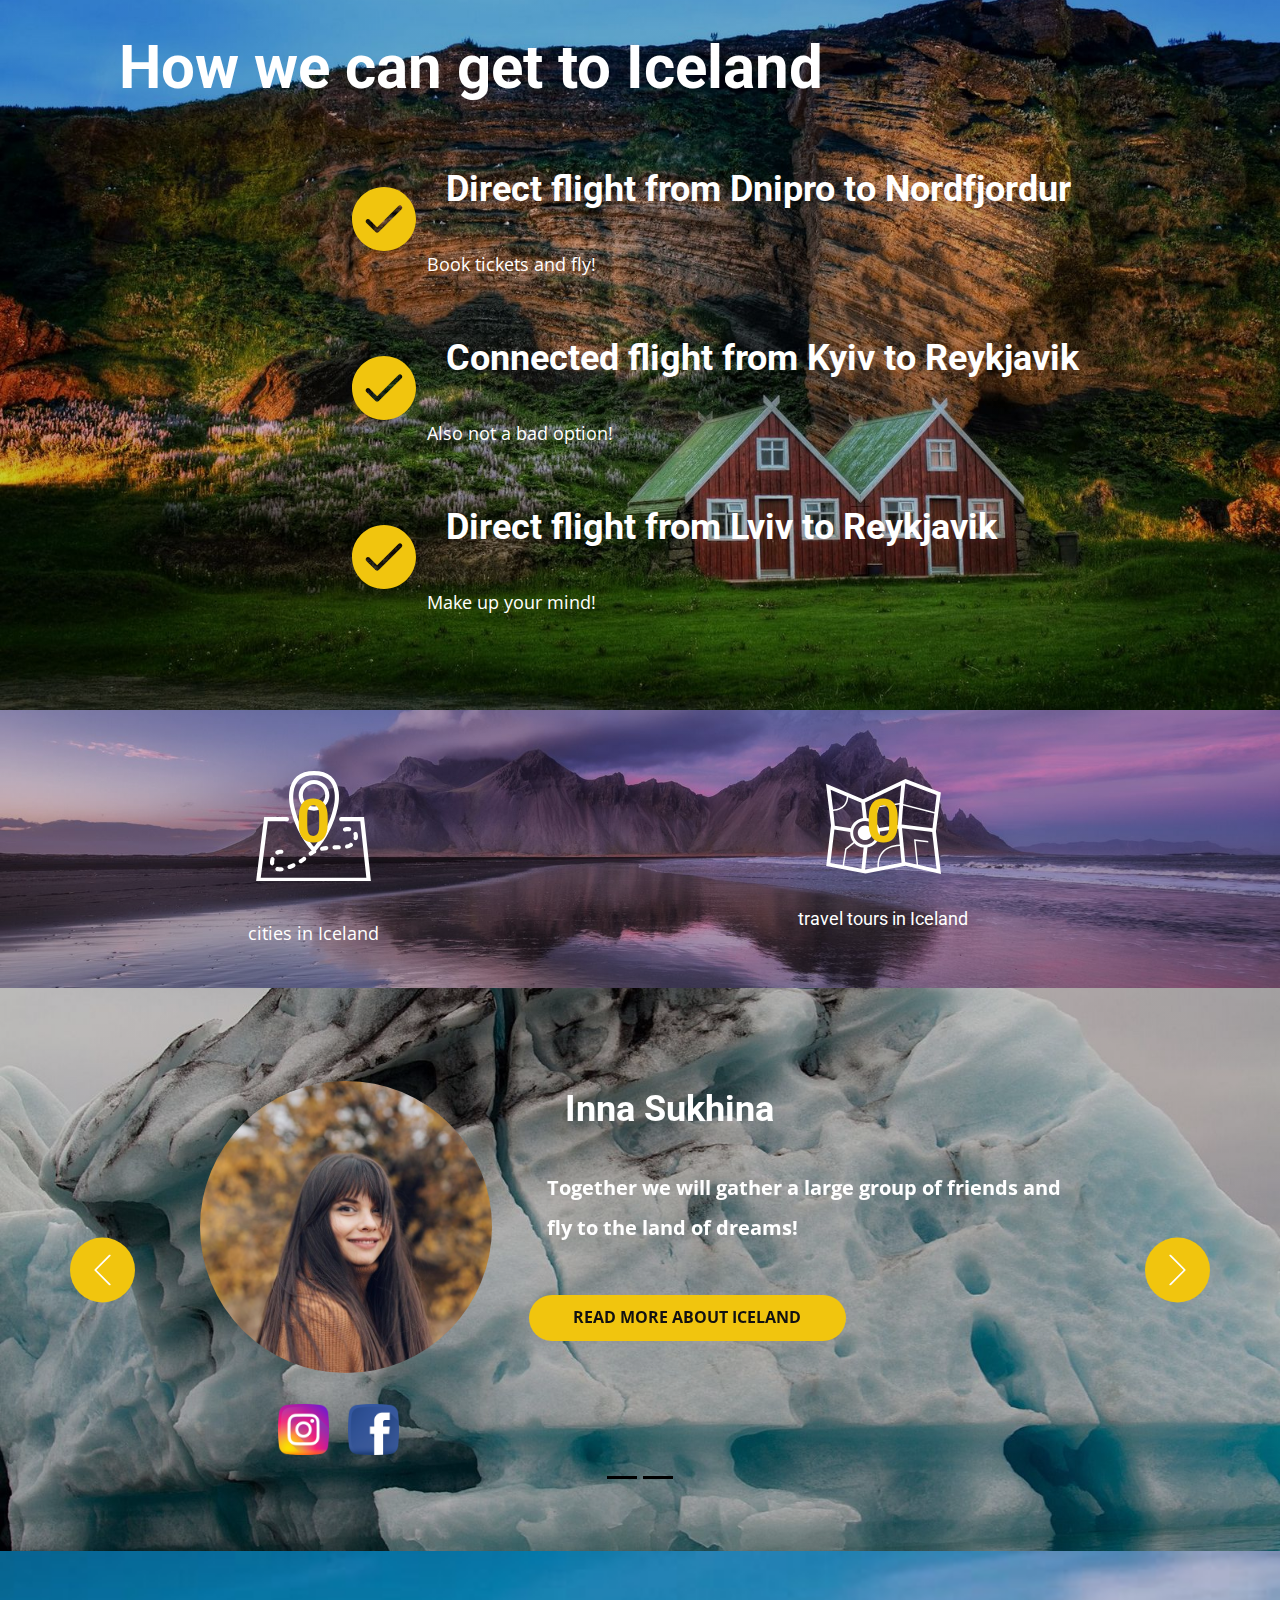
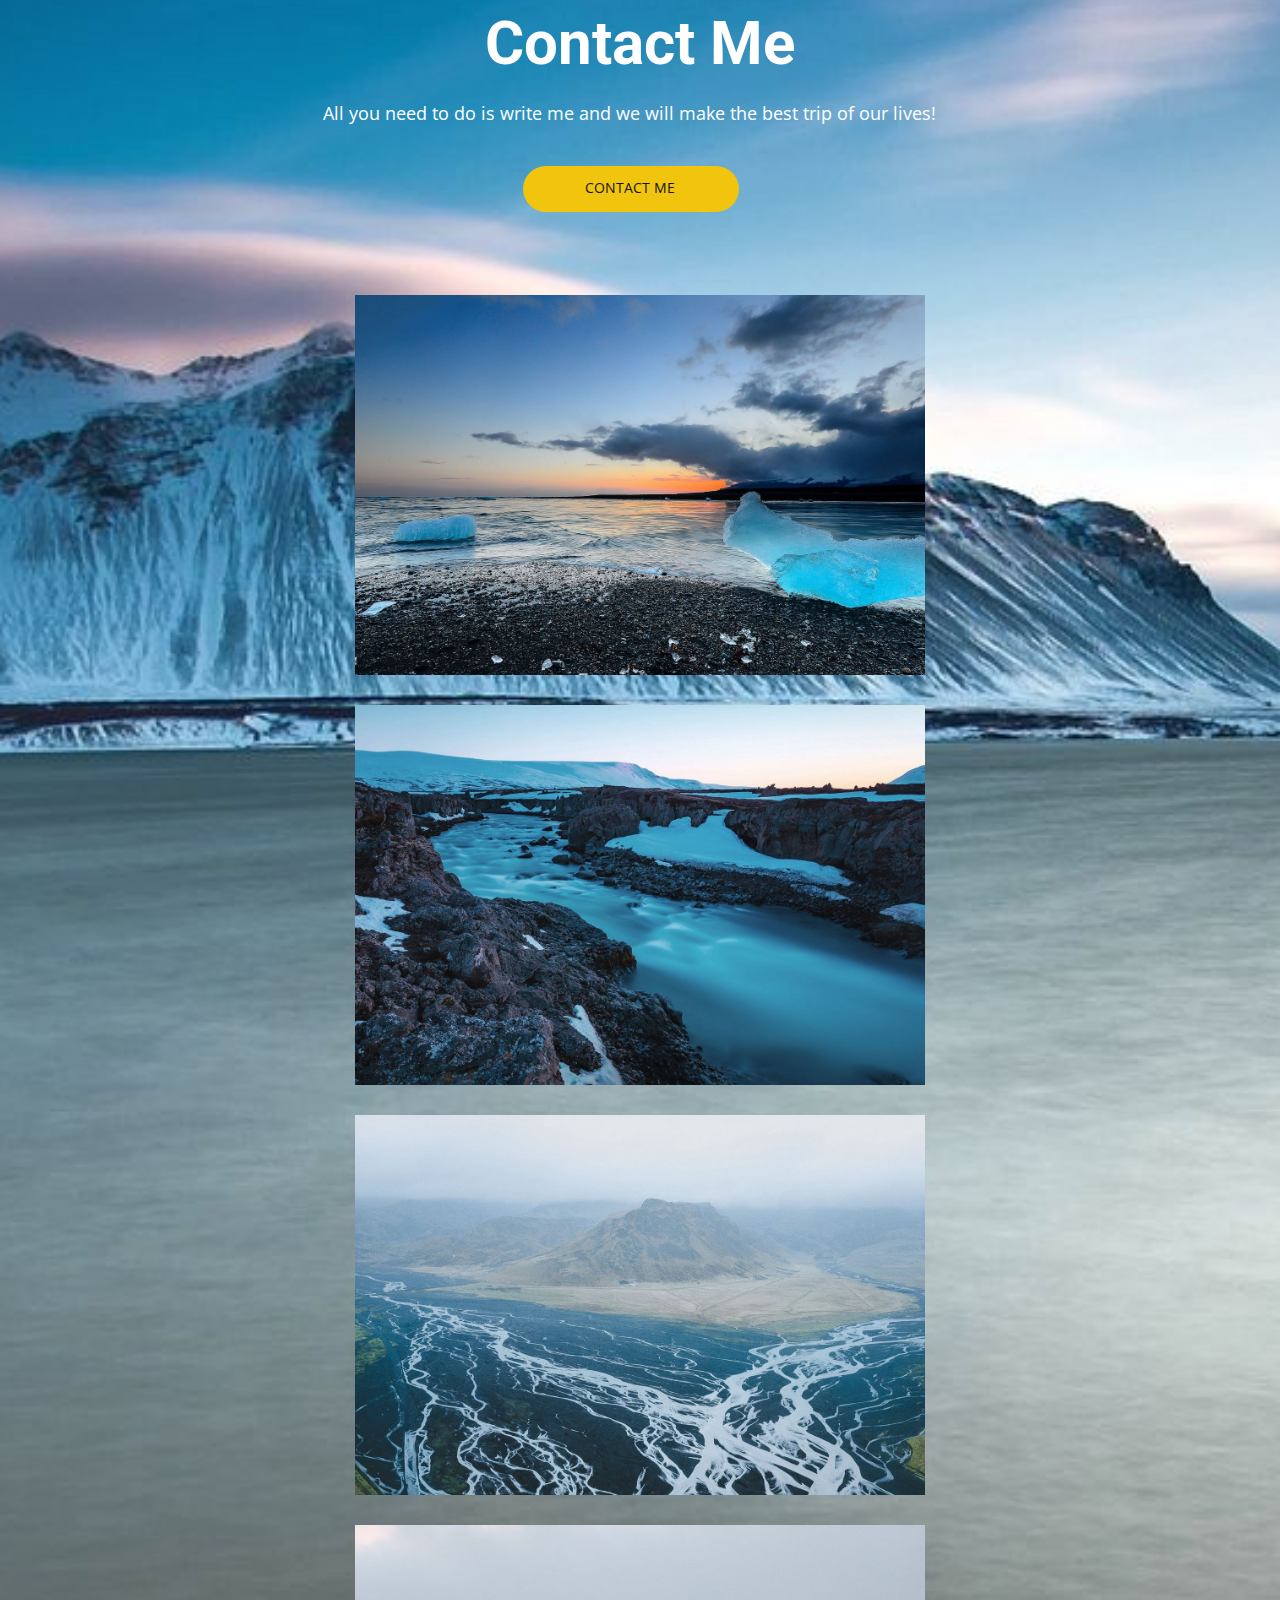
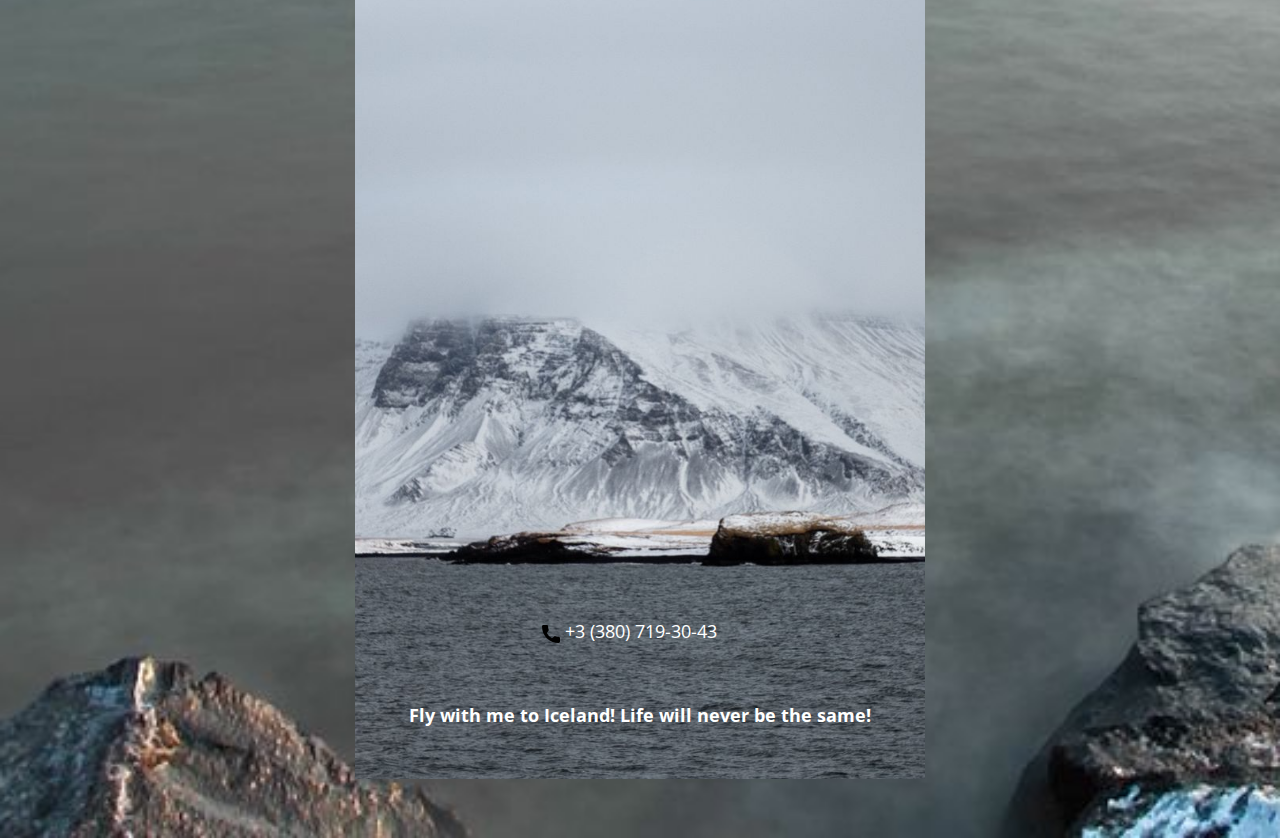
==== commit 7d7b6f37: "Курлы" ====
--- a/Home.html
+++ b/Home.html
@@ -35,7 +35,7 @@
     <meta property="og:type" content="website">
   </head>
   <body class="u-body u-overlap u-overlap-contrast"><header class="u-align-center u-clearfix u-header u-image u-header" id="sec-451e" data-animation-name="" data-animation-duration="0" data-animation-delay="0" data-animation-direction="" data-image-width="1920" data-image-height="191"><div class="u-clearfix u-sheet u-valign-middle u-sheet-1">
-        <a href="Home.html" data-page-id="22814378" class="u-image u-logo u-image-1" data-image-width="1210" data-image-height="1136" title="Home">
+        <a href="index.html" data-page-id="22814378" class="u-image u-logo u-image-1" data-image-width="1210" data-image-height="1136" title="Home">
           <img src="images/kisspng-logo-iceland-brand-organization-number-5b6778b9580b51.7760811615335077693606.png" class="u-logo-image u-logo-image-1" data-image-width="64">
         </a>
         <nav class="u-align-left u-menu u-menu-dropdown u-nav-spacing-25 u-offcanvas u-offcanvas-shift u-menu-1" data-responsive-from="XL">
@@ -47,7 +47,7 @@
             </a>
           </div>
           <div class="u-custom-menu u-nav-container">
-            <ul class="u-nav u-unstyled u-nav-1"><li class="u-nav-item"><a class="u-button-style u-nav-link u-text-active-palette-1-base u-text-hover-palette-2-base" href="Home.html" style="padding: 10px 20px;">Home</a>
+            <ul class="u-nav u-unstyled u-nav-1"><li class="u-nav-item"><a class="u-button-style u-nav-link u-text-active-palette-1-base u-text-hover-palette-2-base" href="index.html" style="padding: 10px 20px;">Home</a>
 </li><li class="u-nav-item"><a class="u-button-style u-nav-link u-text-active-palette-1-base u-text-hover-palette-2-base" href="Iceland.html" style="padding: 10px 20px;">Iceland</a>
 </li></ul>
           </div>
@@ -55,7 +55,7 @@
             <div class="u-align-center u-black u-container-style u-inner-container-layout u-opacity u-opacity-95 u-sidenav">
               <div class="u-inner-container-layout u-sidenav-overflow">
                 <div class="u-menu-close"></div>
-                <ul class="u-align-center u-nav u-popupmenu-items u-unstyled u-nav-2"><li class="u-nav-item"><a class="u-button-style u-nav-link" href="Home.html" style="padding: 10px 20px;">Home</a>
+                <ul class="u-align-center u-nav u-popupmenu-items u-unstyled u-nav-2"><li class="u-nav-item"><a class="u-button-style u-nav-link" href="index.html" style="padding: 10px 20px;">Home</a>
 </li><li class="u-nav-item"><a class="u-button-style u-nav-link" href="Iceland.html" style="padding: 10px 20px;">Iceland</a>
 </li></ul>
               </div>
--- a/Home.css
+++ b/Home.css
@@ -6,6 +6,7 @@
 .u-section-1 .u-sheet-1 {
   min-height: 925px;
 }
+
 
 .u-section-1 .u-text-1 {
   font-weight: 900;
@@ -22,6 +23,8 @@
   font-size: 2.25rem;
   margin: 338px 164px 0;
 }
+
+Resources
 
 .u-section-1 .u-text-3 {
   font-weight: 700;
